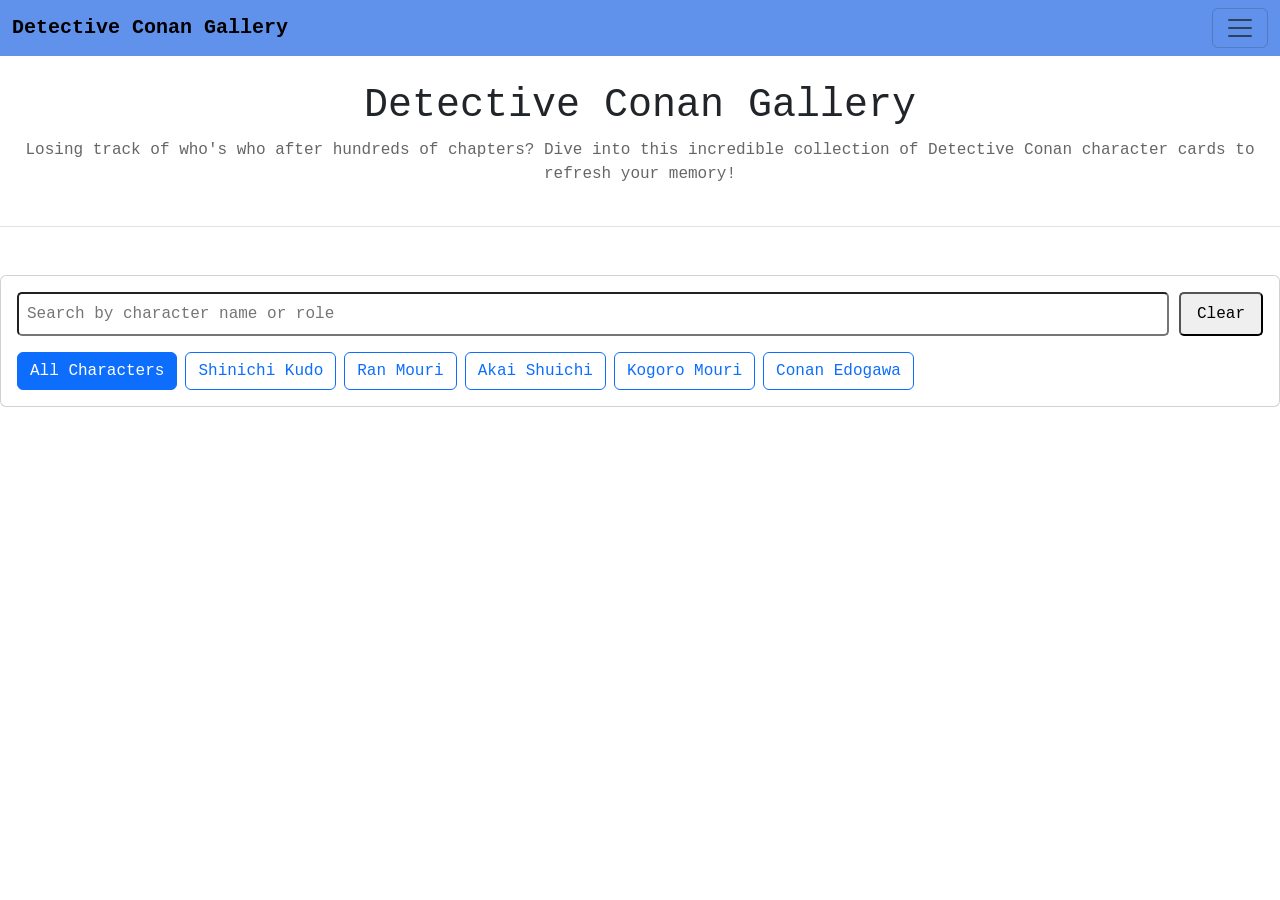
==== index.html @ 0ae73dc7 "Initial commit" ====
<!DOCTYPE html>

<html>

<head>
    <meta charset="UTF-8">
    <meta name="viewport" content="width=device-width, initial-scale=1.0" ;>
    <title>Detective Conan Character Gallery</title>
    <link href="https://cdn.jsdelivr.net/npm/bootstrap@5.3.8/dist/css/bootstrap.min.css" rel="stylesheet"
        integrity="sha384-sRIl4kxILFvY47J16cr9ZwB07vP4J8+LH7qKQnuqkuIAvNWLzeN8tE5YBujZqJLB" crossorigin="anonymous">
    <link rel="stylesheet" href="styles.css">

</head>

<body class="d-flex flex-column min-vh-100">
    <!-- Navigation Bar -->
    <nav class="navbar sticky-top">
        <div class="container-fluid">
            <a class="navbar-brand" href="#">Detective Conan Gallery</a>
            <button class="navbar-toggler" type="button" data-bs-toggle="collapse" data-bs-target="#navbarNav"
                aria-controls="navbarNav" aria-expanded="false" aria-label="Toggle navigation">
                <span class="navbar-toggler-icon"></span>
            </button>
            <div class="collapse navbar-collapse" id="navbarNav">
                <ul class="navbar-nav me-auto mb-2 mb-lg-0">
                    <li class="nav-item">
                        <a class="nav-link active" aria-current="page" href="index.html">Home</a>
                    </li>
                    <li class="nav-item">
                        <a class="nav-link" href="details.html">Details</a>
                    </li>
                    <li class="nav-item">
                        <a class="nav-link" href="about.html">About</a>
                    </li>
                    <li class="nav-item">
                        <a class="nav-link" href="new-character-form.html">Add a Character</a>
                    </li>
                </ul>
            </div>
        </div>
    </nav>

    <main>
        <!--Page header-->
        <div class="page-header text-center mt-3 mb-5 pb-4 border-bottom">
            <h1>Detective Conan Gallery</h1>
            <p style="color:rgb(102, 102, 102)">Losing track of who's who after hundreds of chapters? Dive into this
                incredible collection of Detective Conan character cards to refresh your memory!</p>
        </div>

        <!--Search box-->
        <div class="card mb-3">
            <div class="card-body">
                <div class="row mb-3">
                    <div class="search-container">
                        <input class="search-bar" type="text" placeholder="Search by character name or role">
                        <button class="clear-btn" type="button" class="btn btn-outline-secondary">Clear</button>
                    </div>
                </div>
                <div class="d-flex flex-wrap gap-2">
                    <a href="#" class="btn btn-primary">All Characters</a>
                    <button type="button" class="btn btn-outline-primary">Shinichi Kudo</button>
                    <button type="button" class="btn btn-outline-primary">Ran Mouri</button>
                    <button type="button" class="btn btn-outline-primary">Akai Shuichi</button>
                    <button type="button" class="btn btn-outline-primary">Kogoro Mouri</button>
                    <button type="button" class="btn btn-outline-primary">Conan Edogawa</button>
                </div>
            </div>
        </div>
        </div>

        <!-- <div class="card" style="width: 18rem;">
            <img src="./img/shinichi.jpg" class="card-img-top" alt="Shinichi Kudo">
            <div class="card-body">
                <h5 class="card-title">Shinichi Kudo</h5>
                <p class="card-text">The main character of the manga - a high school detective.</p>
                <a href="#" class="btn btn-primary">More detail</a>
            </div>
        </div> -->


    </main>

    <script src="https://cdn.jsdelivr.net/npm/bootstrap@5.3.8/dist/js/bootstrap.bundle.min.js"
        integrity="sha384-FKyoEForCGlyvwx9Hj09JcYn3nv7wiPVlz7YYwJrWVcXK/BmnVDxM+D2scQbITxI" crossorigin="anonymous">
        </script>

</body>

</html>
---- styles.css ----
:root {
    --primary-color: #000000;
    --secondary-color: #dc3545;
    --accent-color: #6091eb;
}

body {
    font-family: "Lucida Console", "Courier New", monospace;
}

.min-vh-100 {
    min-height: 100vh;
}

.box{
    box-sizing: border-box;
}

.navbar{
    margin-bottom: 10px;
    background-color: var(--accent-color) !important;
    font-weight: 600;
}

.navbar ul li a {
    color:rgb(193, 216, 236);
    text-decoration: none;
}

.navbar ul li a:hover {
    color: black;
}

.search-container{
    display: flex;
    flex-wrap: wrap;
    gap: 10px;
    align-items: center;
}

.search-bar{
    flex: 1;
    min-width: 150px;
    padding: 8px;
    border-radius: 5px;
}

.clear-btn{
    padding: 8px 16px;
    border-radius: 5px;
}
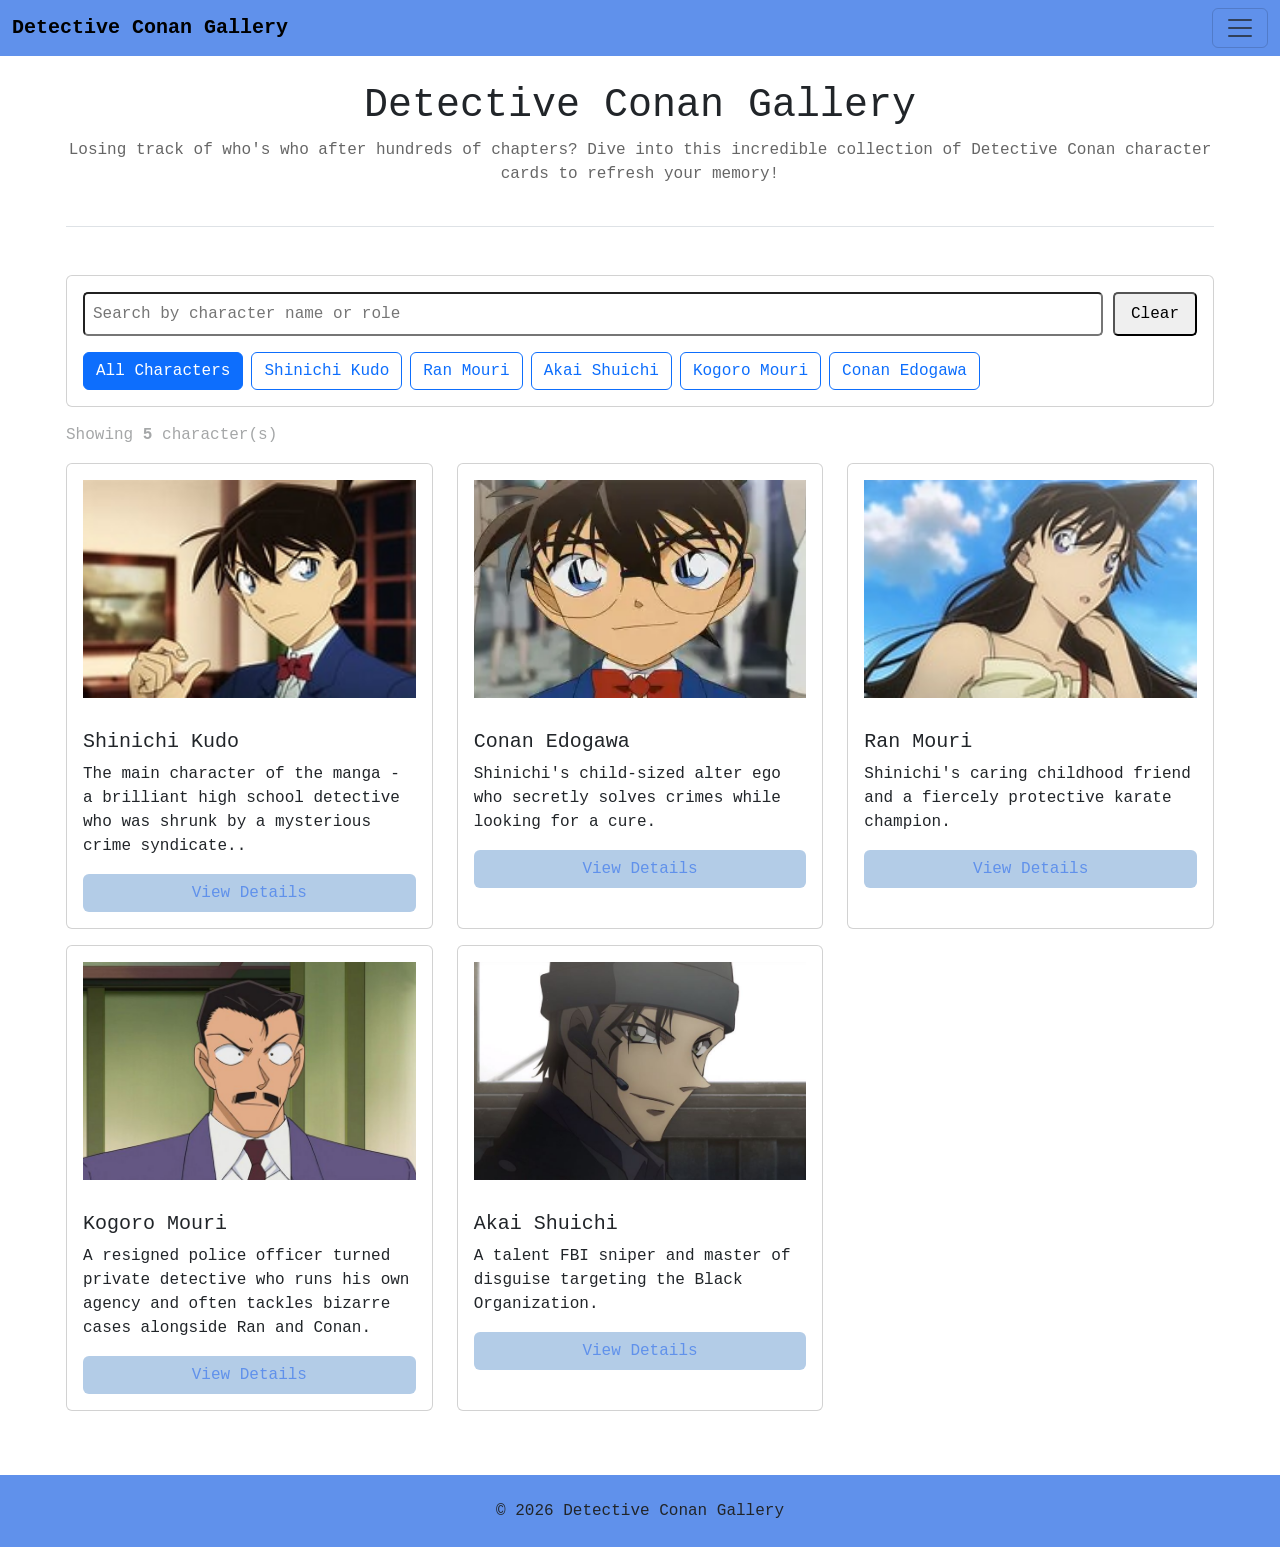
==== commit d7a4059d: "Add 5 characters' cards and footer." ====
--- a/index.html
+++ b/index.html
@@ -40,7 +40,7 @@
         </div>
     </nav>
 
-    <main>
+    <main class="felx-grow-1 mx-3">
         <!--Page header-->
         <div class="page-header text-center mt-3 mb-5 pb-4 border-bottom">
             <h1>Detective Conan Gallery</h1>
@@ -69,17 +69,79 @@
         </div>
         </div>
 
-        <!-- <div class="card" style="width: 18rem;">
-            <img src="./img/shinichi.jpg" class="card-img-top" alt="Shinichi Kudo">
-            <div class="card-body">
-                <h5 class="card-title">Shinichi Kudo</h5>
-                <p class="card-text">The main character of the manga - a high school detective.</p>
-                <a href="#" class="btn btn-primary">More detail</a>
+        <div class="mb-3" style="color: rgb(165, 167, 168);">
+            Showing <span style="font-weight: bold;">5</span> character(s)
+        </div>
+
+
+            <div class="row" >
+                <div class="col-md-6 col-lg-4 mb-3" id="charactersCard">
+                    <div class="card h-100" >
+                        <img src="./img/shinichi.jpg" class="card-img-top p-3 rounded-4 custom-fit" alt="Shinichi Kudo">
+                        <div class="card-body">
+                            <h5 class="card-title">Shinichi Kudo</h5>
+                            <p class="card-text">The main character of the manga - a brilliant high school detective who was shrunk by a mysterious crime syndicate..</p>
+                            <a href="#" class="btn btn-custom w-100">View Details</a>
+                        </div>
+                    </div>
+
+
+                </div>
+
+                <div class="col-md-6 col-lg-4 mb-3" id="charactersCard">
+                    <div class="card h-100">
+                        <img src="./img/conan.jpg" class="card-img-top p-3 rounded-4 custom-fit" alt="Conan Edogawa">
+                        <div class="card-body">
+                            <h5 class="card-title">Conan Edogawa</h5>
+                            <p class="card-text">Shinichi's child-sized alter ego who secretly solves crimes while looking for a cure.</p>
+                            <a href="#" class="btn btn-custom w-100">View Details</a>
+                        </div>
+                    </div>
+                </div>
+
+                <div class="col-md-6 col-lg-4 mb-3" id="charactersCard">
+                    <div class="card h-100">
+                        <img src="./img/ran.jpg" class="card-img-top p-3 rounded-4 custom-fit" alt="Ran Mouri">
+                        <div class="card-body">
+                            <h5 class="card-title">Ran Mouri</h5>
+                            <p class="card-text">Shinichi's caring childhood friend and a fiercely protective karate champion.</p>
+                            <a href="#" class="btn btn-custom w-100">View Details</a>
+                        </div>
+                    </div>
+                </div>
+
+                <div class="col-md-6 col-lg-4 mb-3" id="charactersCard">
+                    <div class="card h-100">
+                        <img src="./img/mori.jpg" class="card-img-top p-3 rounded-4 custom-fit" alt="Kogoro Mouri">
+                        <div class="card-body">
+                            <h5 class="card-title">Kogoro Mouri</h5>
+                            <p class="card-text">A resigned police officer turned private detective who runs his own agency and often tackles bizarre cases alongside Ran and Conan.</p>
+                            <a href="#" class="btn btn-custom w-100">View Details</a>
+                        </div>
+                    </div>
+                </div>
+
+                <div class="col-md-6 col-lg-4 mb-3" id="charactersCard">
+                    <div class="card h-100">
+                        <img src="./img/akai.jpg" class="card-img-top p-3 rounded-4 custom-fit" alt="Akai Shuichi">
+                        <div class="card-body">
+                            <h5 class="card-title">Akai Shuichi</h5>
+                            <p class="card-text">A talent FBI sniper and master of disguise targeting the Black Organization.</p>
+                            <a href="#" class="btn btn-custom w-100">View Details</a>
+                        </div>
+                    </div>
+                </div>
+
             </div>
-        </div> -->
+
 
 
     </main>
+    <footer class="text-center py-4 mt-5">
+        <div class="mb-0">
+            © 2026 Detective Conan Gallery
+        </div>
+    </footer>
 
     <script src="https://cdn.jsdelivr.net/npm/bootstrap@5.3.8/dist/js/bootstrap.bundle.min.js"
         integrity="sha384-FKyoEForCGlyvwx9Hj09JcYn3nv7wiPVlz7YYwJrWVcXK/BmnVDxM+D2scQbITxI" crossorigin="anonymous">
--- a/styles.css
+++ b/styles.css
@@ -31,6 +31,10 @@
     color: black;
 }
 
+main{
+    padding: 0 50px 0 50px;
+}
+
 .search-container{
     display: flex;
     flex-wrap: wrap;
@@ -48,4 +52,42 @@
 .clear-btn{
     padding: 8px 16px;
     border-radius: 5px;
+    flex: 0 0 auto;
+    width: auto;
 }
+
+@media (max-width: 600px) {
+  .clear-btn {
+    flex: 1 1 100%;
+    width: 100%; 
+  }
+}
+
+.custom-fit {
+  height: 250px; /* Adjust this to make the image taller or shorter */
+  width: 100%;
+  object-fit: cover; /* Prevents the image from squishing */
+}
+
+.btn-custom {
+  background-color: #b3cce7; 
+  color:#6091eb;
+}
+
+.btn-custom:hover{
+    background-color: rgb(214, 52, 79);
+    color: #000000;
+}
+
+
+
+#charactersCard:hover{
+    transform: scale(1.05);
+    box-shadow:  rgba(0, 0, 0, 0.2);
+}
+
+footer{
+    background-color:#6091eb;
+    width: 100%;
+    bottom: 0;
+}
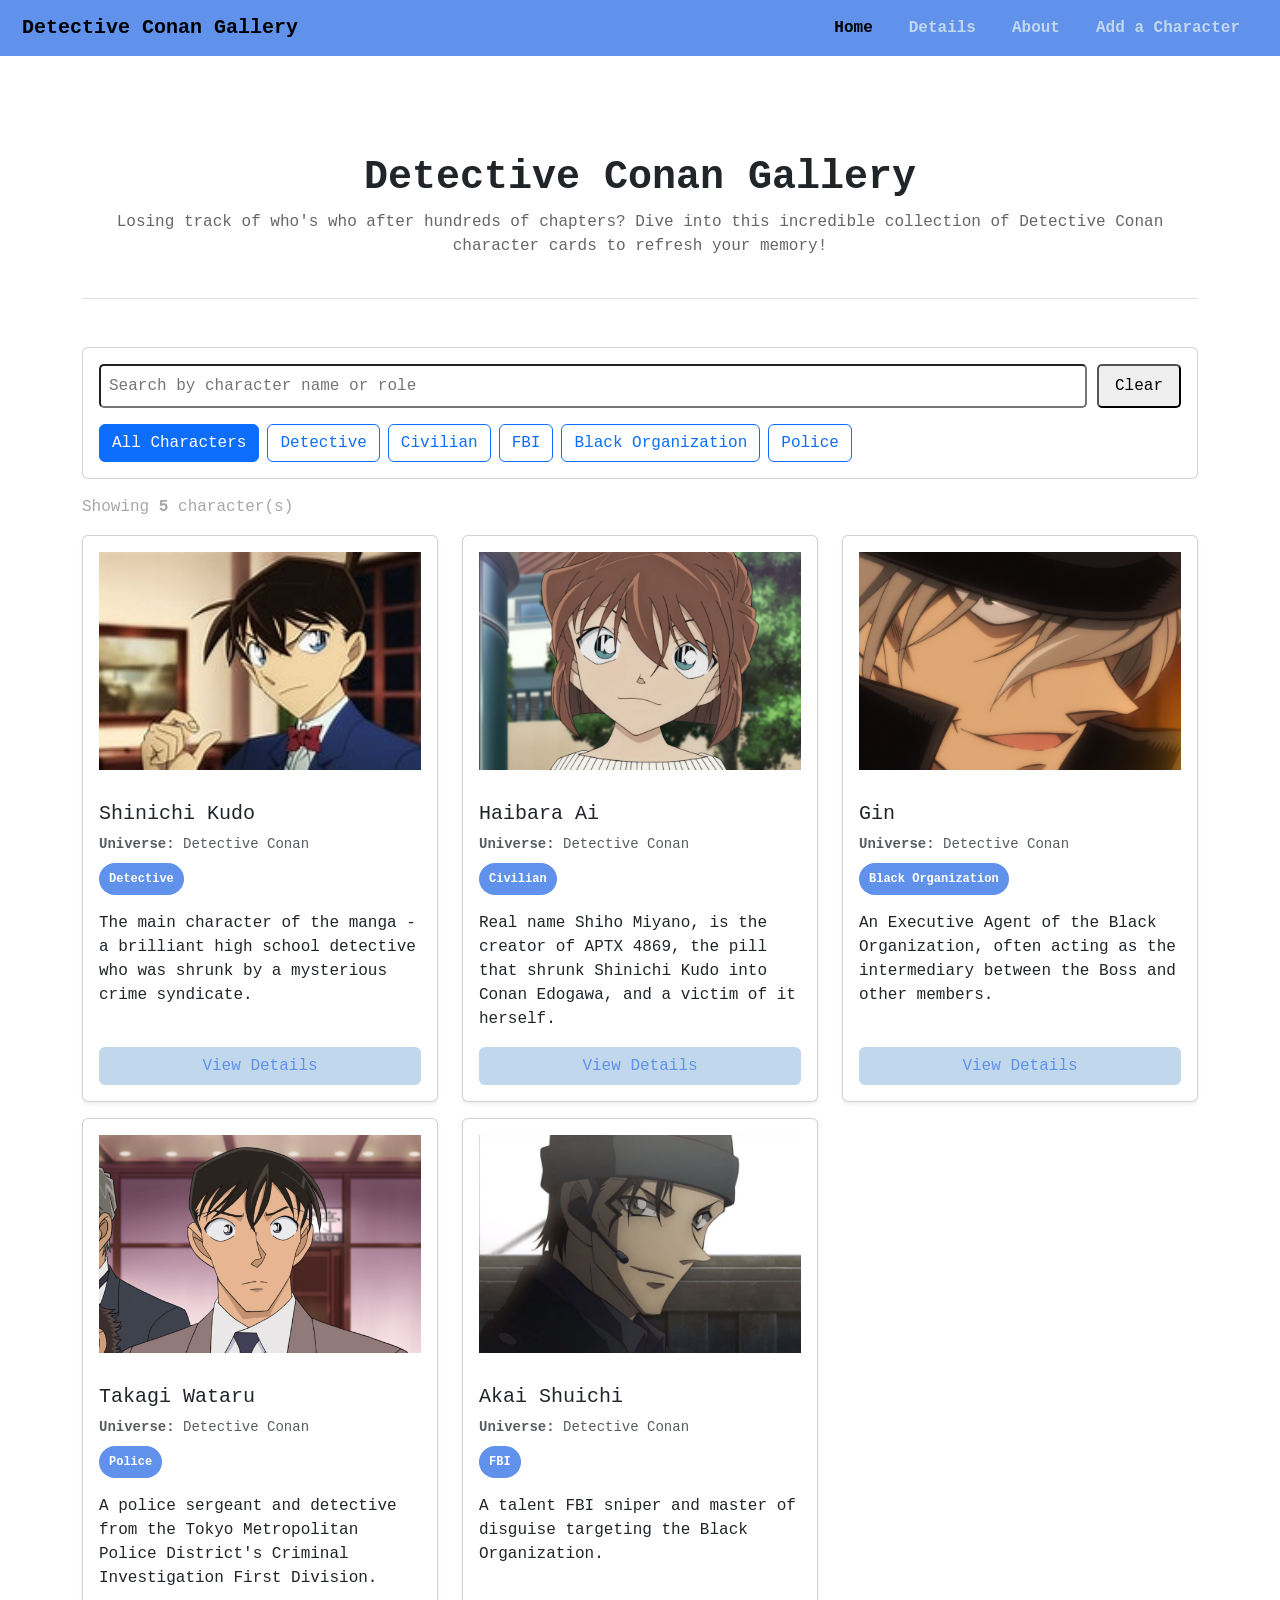
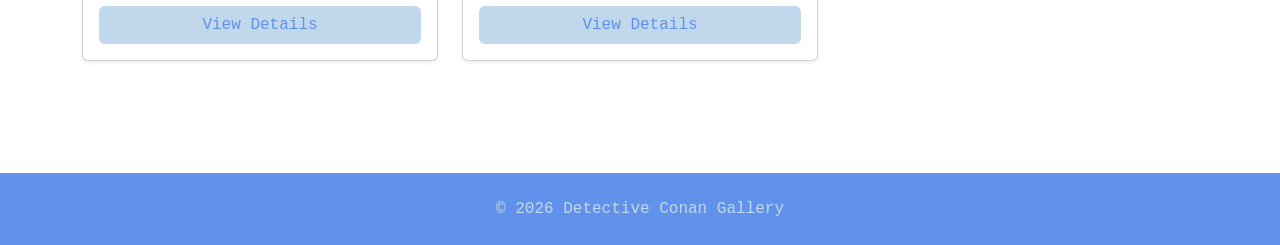
==== commit 577466e8: "Finish index.html file and add navbar, footer for the others pages." ====
--- a/index.html
+++ b/index.html
@@ -9,12 +9,13 @@
     <link href="https://cdn.jsdelivr.net/npm/bootstrap@5.3.8/dist/css/bootstrap.min.css" rel="stylesheet"
         integrity="sha384-sRIl4kxILFvY47J16cr9ZwB07vP4J8+LH7qKQnuqkuIAvNWLzeN8tE5YBujZqJLB" crossorigin="anonymous">
     <link rel="stylesheet" href="styles.css">
-
+    <link rel="icon" type="image/svg+xml" href="/img/gpu-card.svg">
 </head>
 
 <body class="d-flex flex-column min-vh-100">
+
     <!-- Navigation Bar -->
-    <nav class="navbar sticky-top">
+    <nav class="navbar navbar-expand-lg sticky-top">
         <div class="container-fluid">
             <a class="navbar-brand" href="#">Detective Conan Gallery</a>
             <button class="navbar-toggler" type="button" data-bs-toggle="collapse" data-bs-target="#navbarNav"
@@ -22,7 +23,7 @@
                 <span class="navbar-toggler-icon"></span>
             </button>
             <div class="collapse navbar-collapse" id="navbarNav">
-                <ul class="navbar-nav me-auto mb-2 mb-lg-0">
+                <ul class="navbar-nav mb-2 mb-lg-0">
                     <li class="nav-item">
                         <a class="nav-link active" aria-current="page" href="index.html">Home</a>
                     </li>
@@ -40,48 +41,50 @@
         </div>
     </nav>
 
-    <main class="felx-grow-1 mx-3">
-        <!--Page header-->
-        <div class="page-header text-center mt-3 mb-5 pb-4 border-bottom">
-            <h1>Detective Conan Gallery</h1>
-            <p style="color:rgb(102, 102, 102)">Losing track of who's who after hundreds of chapters? Dive into this
-                incredible collection of Detective Conan character cards to refresh your memory!</p>
-        </div>
+    <main class="felx-grow-1 mx-5">
+        <div class="container-lg py-5">
+            <!--Page header-->
+            <div class="page-header text-center mt-3 mb-5 pb-4 pt-4 border-bottom">
+                <h1>Detective Conan Gallery</h1>
+                <p style="color:rgb(102, 102, 102)">Losing track of who's who after hundreds of chapters? Dive into this
+                    incredible collection of Detective Conan character cards to refresh your memory!</p>
+            </div>
 
-        <!--Search box-->
-        <div class="card mb-3">
-            <div class="card-body">
-                <div class="row mb-3">
-                    <div class="search-container">
-                        <input class="search-bar" type="text" placeholder="Search by character name or role">
-                        <button class="clear-btn" type="button" class="btn btn-outline-secondary">Clear</button>
+            <!--Search box-->
+            <div class="card mb-3" id="filterBox">
+                <div class="card-body">
+                    <div class="row mb-3">
+                        <div class="search-container">
+                            <input class="search-bar" type="text" placeholder="Search by character name or role">
+                            <button class="clear-btn" type="button" class="btn btn-outline-secondary">Clear</button>
+                        </div>
+                    </div>
+                    <div class="d-flex flex-wrap gap-2">
+                        <a href="#" class="btn btn-primary">All Characters</a>
+                        <button type="button" class="btn btn-outline-primary">Detective</button>
+                        <button type="button" class="btn btn-outline-primary">Civilian</button>
+                        <button type="button" class="btn btn-outline-primary">FBI</button>
+                        <button type="button" class="btn btn-outline-primary">Black Organization</button>
+                        <button type="button" class="btn btn-outline-primary">Police</button>
                     </div>
                 </div>
-                <div class="d-flex flex-wrap gap-2">
-                    <a href="#" class="btn btn-primary">All Characters</a>
-                    <button type="button" class="btn btn-outline-primary">Shinichi Kudo</button>
-                    <button type="button" class="btn btn-outline-primary">Ran Mouri</button>
-                    <button type="button" class="btn btn-outline-primary">Akai Shuichi</button>
-                    <button type="button" class="btn btn-outline-primary">Kogoro Mouri</button>
-                    <button type="button" class="btn btn-outline-primary">Conan Edogawa</button>
-                </div>
             </div>
-        </div>
-        </div>
 
-        <div class="mb-3" style="color: rgb(165, 167, 168);">
-            Showing <span style="font-weight: bold;">5</span> character(s)
-        </div>
+            <div class="mb-3" style="color: rgb(165, 167, 168);">
+                Showing <span style="font-weight: bold;">5</span> character(s)
+            </div>
 
 
-            <div class="row" >
+            <div class="row">
                 <div class="col-md-6 col-lg-4 mb-3" id="charactersCard">
-                    <div class="card h-100" >
+                    <div class="card h-100 shadow-sm">
                         <img src="./img/shinichi.jpg" class="card-img-top p-3 rounded-4 custom-fit" alt="Shinichi Kudo">
-                        <div class="card-body">
+                        <div class="card-body d-flex flex-column">
                             <h5 class="card-title">Shinichi Kudo</h5>
-                            <p class="card-text">The main character of the manga - a brilliant high school detective who was shrunk by a mysterious crime syndicate..</p>
-                            <a href="#" class="btn btn-custom w-100">View Details</a>
+                            <p class="text-muted small mb-2 "><strong>Universe:</strong> Detective Conan</p>
+                            <p><span class="badge rounded-pill">Detective</span></p>
+                            <p class="card-text">The main character of the manga - a brilliant high school detective who was shrunk by a mysterious crime syndicate.</p>
+                            <a href="details.html" class="btn btn-custom w-100">View Details</a>
                         </div>
                     </div>
 
@@ -89,50 +92,58 @@
                 </div>
 
                 <div class="col-md-6 col-lg-4 mb-3" id="charactersCard">
-                    <div class="card h-100">
-                        <img src="./img/conan.jpg" class="card-img-top p-3 rounded-4 custom-fit" alt="Conan Edogawa">
-                        <div class="card-body">
-                            <h5 class="card-title">Conan Edogawa</h5>
-                            <p class="card-text">Shinichi's child-sized alter ego who secretly solves crimes while looking for a cure.</p>
-                            <a href="#" class="btn btn-custom w-100">View Details</a>
+                    <div class="card h-100 shadow-sm">
+                        <img src="./img/haibara.jpg" class="card-img-top p-3 rounded-4 custom-fit" alt="Conan Edogawa">
+                        <div class="card-body d-flex flex-column">
+                            <h5 class="card-title">Haibara Ai</h5>
+                            <p class="text-muted small mb-2 "><strong>Universe:</strong> Detective Conan</p>
+                            <p><span class="badge rounded-pill">Civilian</span></p>
+                            <p class="card-text">Real name Shiho Miyano, is the creator of APTX 4869, the pill that shrunk Shinichi Kudo into Conan Edogawa, and a victim of it herself.</p>
+                            <a href="details.html" class="btn btn-custom w-100">View Details</a>
                         </div>
                     </div>
                 </div>
 
                 <div class="col-md-6 col-lg-4 mb-3" id="charactersCard">
-                    <div class="card h-100">
-                        <img src="./img/ran.jpg" class="card-img-top p-3 rounded-4 custom-fit" alt="Ran Mouri">
-                        <div class="card-body">
-                            <h5 class="card-title">Ran Mouri</h5>
-                            <p class="card-text">Shinichi's caring childhood friend and a fiercely protective karate champion.</p>
-                            <a href="#" class="btn btn-custom w-100">View Details</a>
+                    <div class="card h-100 shadow-sm">
+                        <img src="./img/gin.jpg" class="card-img-top p-3 rounded-4 custom-fit" alt="Ran Mouri">
+                        <div class="card-body d-flex flex-column">
+                            <h5 class="card-title">Gin</h5>
+                            <p class="text-muted small mb-2 "><strong>Universe:</strong> Detective Conan</p>
+                            <p><span class="badge rounded-pill">Black Organization</span></p>
+                            <p class="card-text">An Executive Agent of the Black Organization, often acting as the intermediary between the Boss and other members.</p>
+                            <a href="details.html" class="btn btn-custom w-100">View Details</a>
                         </div>
                     </div>
                 </div>
 
                 <div class="col-md-6 col-lg-4 mb-3" id="charactersCard">
-                    <div class="card h-100">
-                        <img src="./img/mori.jpg" class="card-img-top p-3 rounded-4 custom-fit" alt="Kogoro Mouri">
-                        <div class="card-body">
-                            <h5 class="card-title">Kogoro Mouri</h5>
-                            <p class="card-text">A resigned police officer turned private detective who runs his own agency and often tackles bizarre cases alongside Ran and Conan.</p>
-                            <a href="#" class="btn btn-custom w-100">View Details</a>
+                    <div class="card h-100 shadow-sm">
+                        <img src="./img/takagi.jpg" class="card-img-top p-3 rounded-4 custom-fit" alt="Kogoro Mouri">
+                        <div class="card-body d-flex flex-column">
+                            <h5 class="card-title">Takagi Wataru</h5>
+                            <p class="text-muted small mb-2 "><strong>Universe:</strong> Detective Conan</p>
+                            <p><span class="badge rounded-pill">Police</span></p>
+                            <p class="card-text">A police sergeant and detective from the Tokyo Metropolitan Police District's Criminal Investigation First Division.</p>
+                            <a href="details.html" class="btn btn-custom w-100">View Details</a>
                         </div>
                     </div>
                 </div>
 
                 <div class="col-md-6 col-lg-4 mb-3" id="charactersCard">
-                    <div class="card h-100">
+                    <div class="card h-100 shadow-sm">
                         <img src="./img/akai.jpg" class="card-img-top p-3 rounded-4 custom-fit" alt="Akai Shuichi">
-                        <div class="card-body">
+                        <div class="card-body d-flex flex-column">
                             <h5 class="card-title">Akai Shuichi</h5>
+                            <p class="text-muted small mb-2 "><strong>Universe:</strong> Detective Conan</p>
+                            <p><span class="badge rounded-pill">FBI</span></p>
                             <p class="card-text">A talent FBI sniper and master of disguise targeting the Black Organization.</p>
-                            <a href="#" class="btn btn-custom w-100">View Details</a>
+                            <a href="details.html" class="btn btn-custom w-100">View Details</a>
                         </div>
                     </div>
                 </div>
-
             </div>
+        </div>
 
 
 
--- a/styles.css
+++ b/styles.css
@@ -1,6 +1,6 @@
 :root {
     --primary-color: #000000;
-    --secondary-color: #dc3545;
+    --secondary-color: rgb(193, 216, 236);
     --accent-color: #6091eb;
 }
 
@@ -31,8 +31,21 @@
     color: black;
 }
 
-main{
-    padding: 0 50px 0 50px;
+#navbarNav{
+    margin-right: 0;
+    justify-content: end;
+}
+
+.nav-item{
+    padding: 0 10px;
+}
+
+.container-fluid{
+    margin: 0 10px;
+}
+
+.page-header h1{
+    font-weight: bolder;
 }
 
 .search-container{
@@ -40,6 +53,10 @@
     flex-wrap: wrap;
     gap: 10px;
     align-items: center;
+}
+
+#filterBox:hover{
+    box-shadow: 2px 2px 2px 2px #e8eaec;
 }
 
 .search-bar{
@@ -70,8 +87,9 @@
 }
 
 .btn-custom {
-  background-color: #b3cce7; 
+  background-color: var(--secondary-color);
   color:#6091eb;
+  margin-top: auto;
 }
 
 .btn-custom:hover{
@@ -80,14 +98,23 @@
 }
 
 
-
 #charactersCard:hover{
     transform: scale(1.05);
-    box-shadow:  rgba(0, 0, 0, 0.2);
+    box-shadow:  rgba(0, 0, 0, 0.3);
+}
+
+.badge{
+    background-color: #6091eb;
+    color: white;
+    display: inline-flex;
+    justify-content: center; 
+    align-items: center;
+    padding: 10px 10px;
 }
 
 footer{
     background-color:#6091eb;
     width: 100%;
     bottom: 0;
+    color: var(--secondary-color);
 }
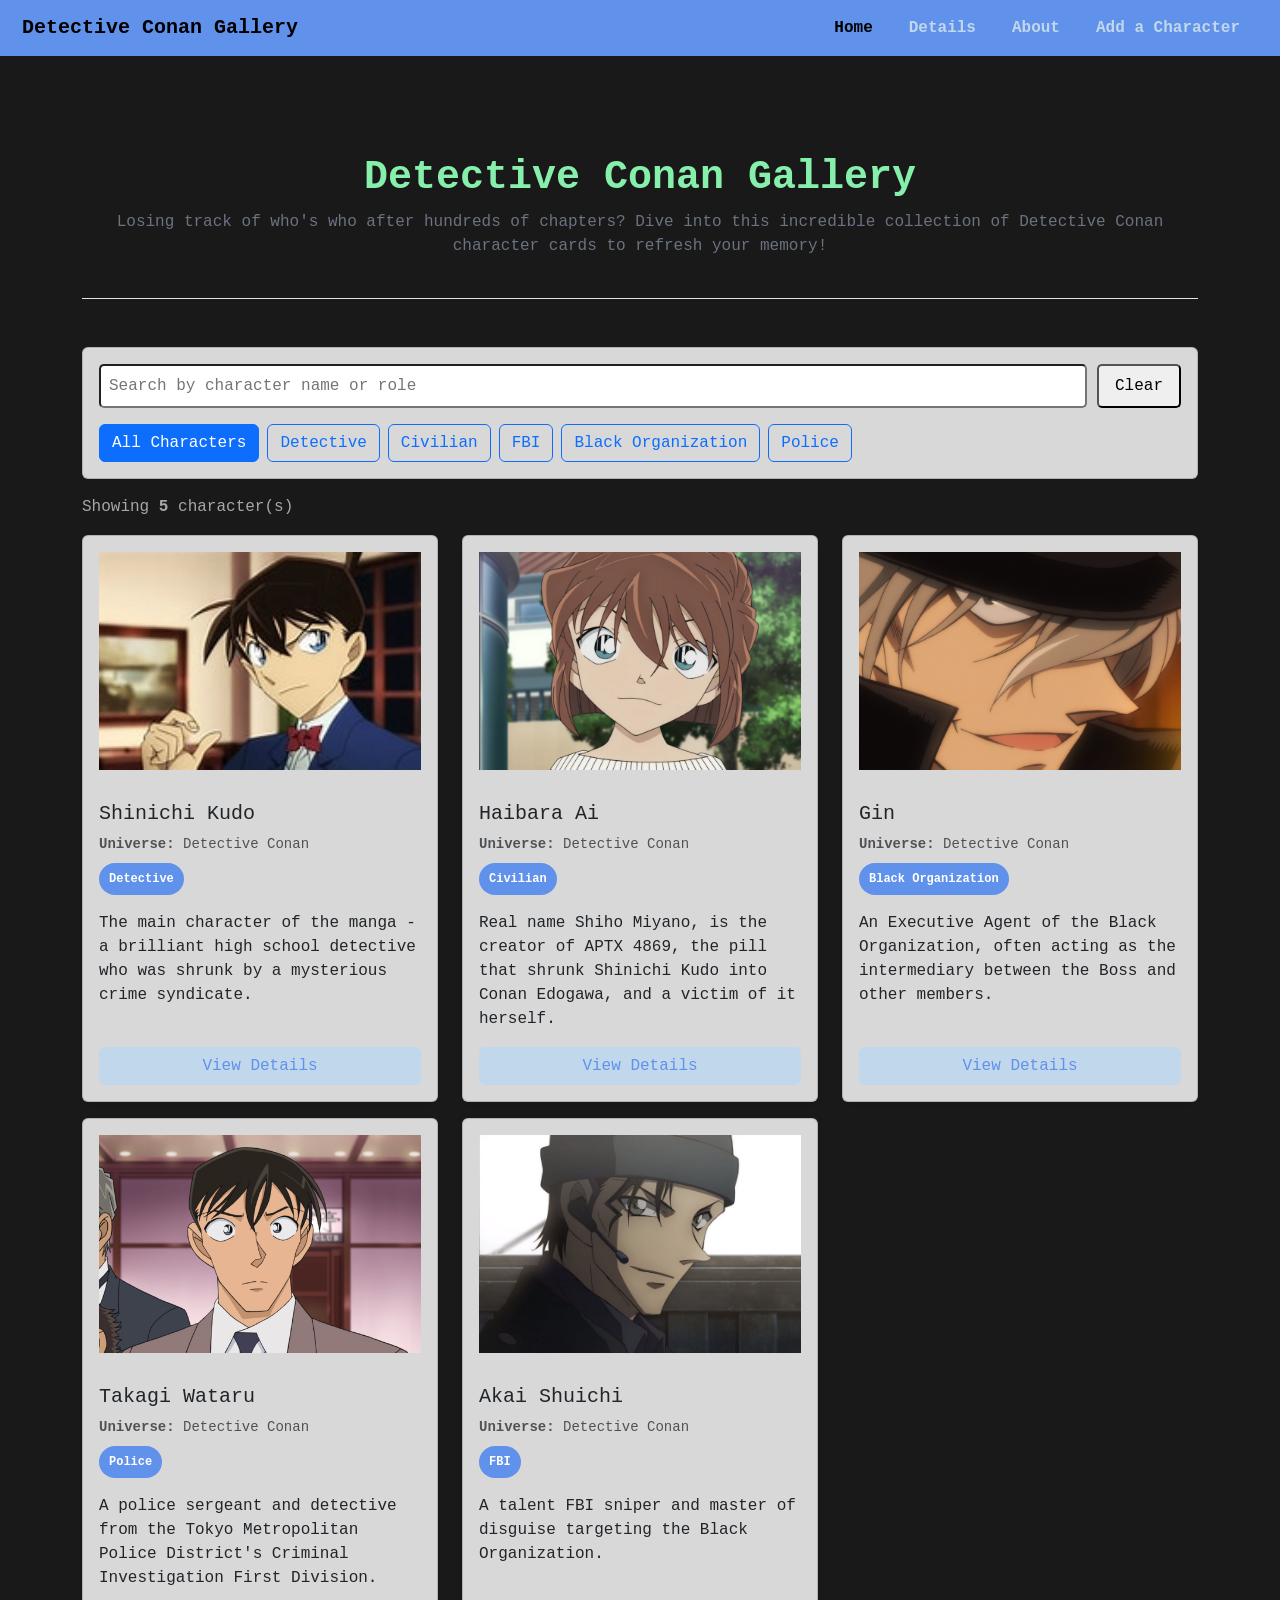
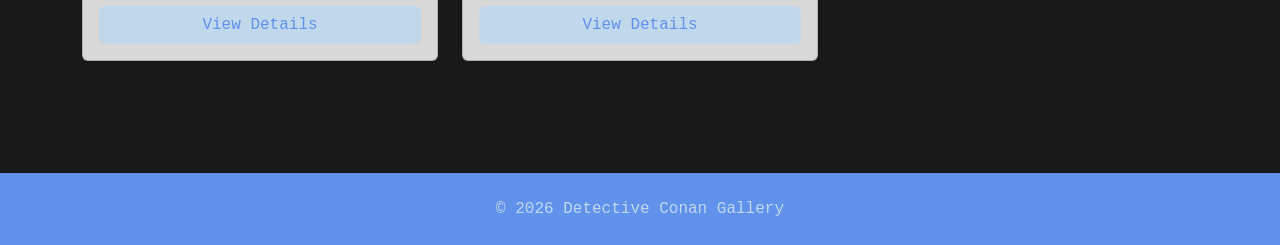
==== commit 1b08075e: "Finish others pages, update some color element for index.html file" ====
--- a/index.html
+++ b/index.html
@@ -40,13 +40,13 @@
             </div>
         </div>
     </nav>
-
+    
     <main class="felx-grow-1 mx-5">
         <div class="container-lg py-5">
             <!--Page header-->
-            <div class="page-header text-center mt-3 mb-5 pb-4 pt-4 border-bottom">
+            <div class="page-header text-center mt-3 mb-5 pb-4 pt-4 border-bottom title-text">
                 <h1>Detective Conan Gallery</h1>
-                <p style="color:rgb(102, 102, 102)">Losing track of who's who after hundreds of chapters? Dive into this
+                <p class="gray-content">Losing track of who's who after hundreds of chapters? Dive into this
                     incredible collection of Detective Conan character cards to refresh your memory!</p>
             </div>
 
--- a/styles.css
+++ b/styles.css
@@ -6,6 +6,7 @@
 
 body {
     font-family: "Lucida Console", "Courier New", monospace;
+    background-color: rgb(26, 25, 25);
 }
 
 .min-vh-100 {
@@ -14,6 +15,21 @@
 
 .box{
     box-sizing: border-box;
+}
+
+.title-text{
+    color:rgb(134 239 172);
+}
+
+.light-content{
+    color:rgba(187, 247, 208, .649);
+}
+
+.gray-content{
+    color:rgb(107 114 128);
+}
+.card{
+    background-color: #d8d8d8;
 }
 
 .navbar{
@@ -112,8 +128,54 @@
     padding: 10px 10px;
 }
 
+
+.about-thumbnail-img,
+.img-fluid{
+    max-width: 100%;
+    height: auto;
+    box-shadow: 8px 8px 15px rgba(0, 0, 0, 0.5);
+}
+
+
+.story-detail{
+    text-align: justify; 
+    text-align-last:left;
+}
+
+#view-gallery-btn{
+    background-color:white;
+    font-weight: 600;
+}
+
+#view-gallery-btn:hover{
+    background-color: #000000;
+    color: white;
+}
+
+#new-character-form{
+    box-shadow: 5px 5px 10px rgba(0, 0, 0, 0.5);
+}
+
+#form-submit-btn,
+#form-cancel-btn{
+    width: 100%;
+    padding: 12px;
+}
+#form-submit-btn{
+    background-color:rgba(187, 247, 208, .649) ;
+}
+
+#back-btn,
+#detail-card-header,
+#detail-role{
+    background-color: rgb(189, 230, 216);
+
+}
+
+
+
 footer{
-    background-color:#6091eb;
+    background-color: #6091eb;
     width: 100%;
     bottom: 0;
     color: var(--secondary-color);
